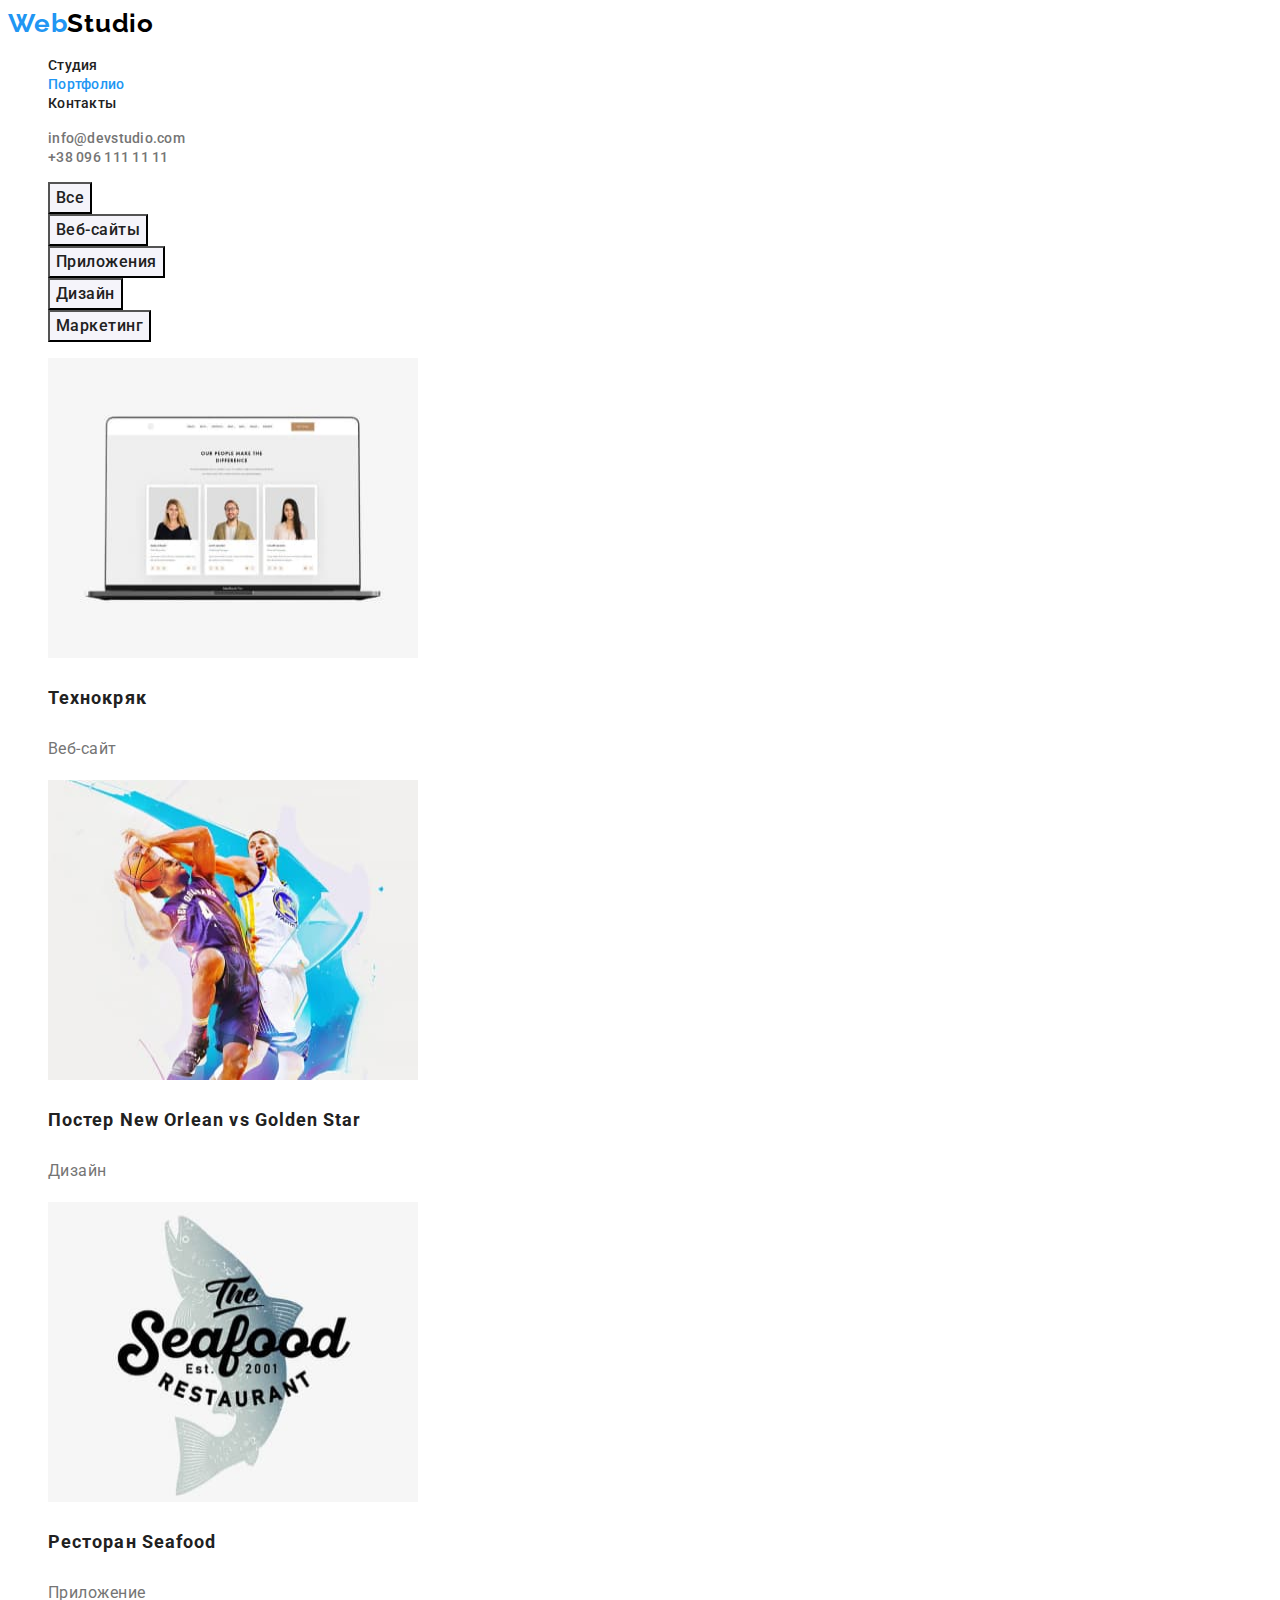
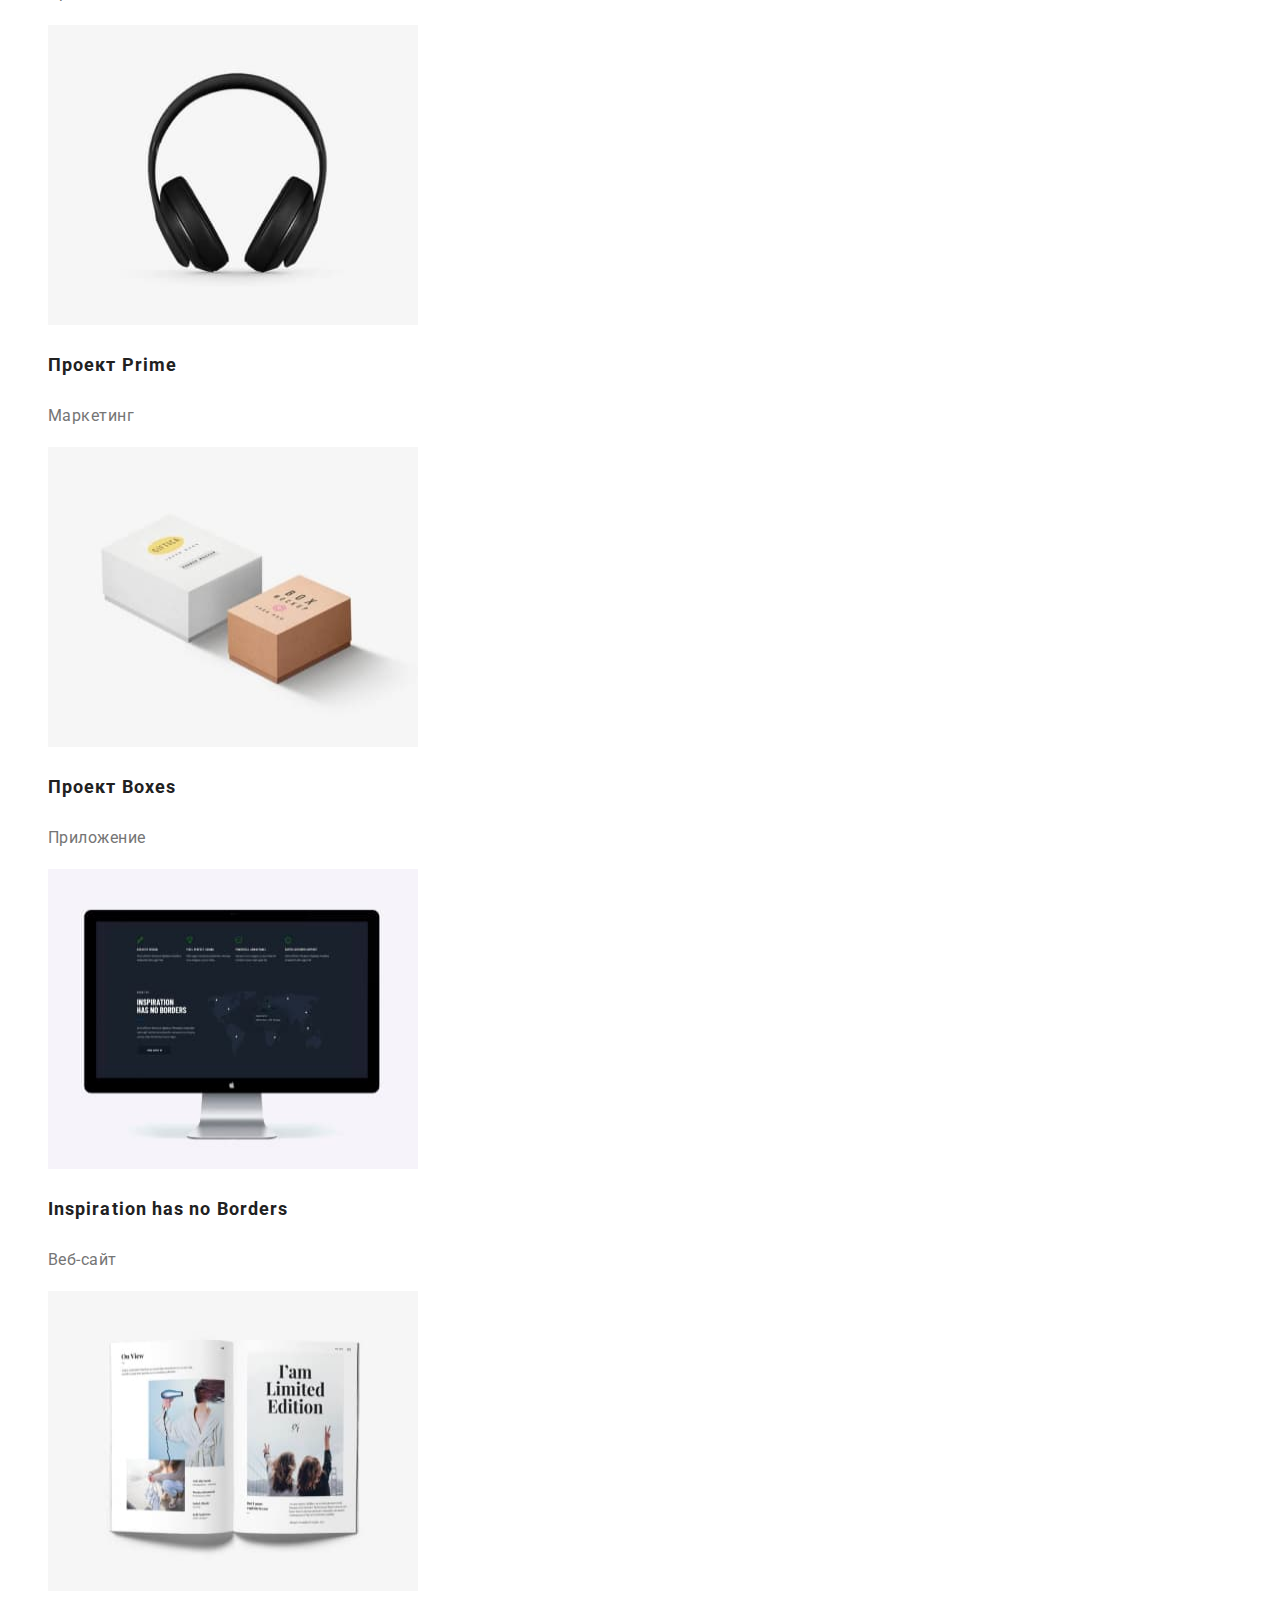
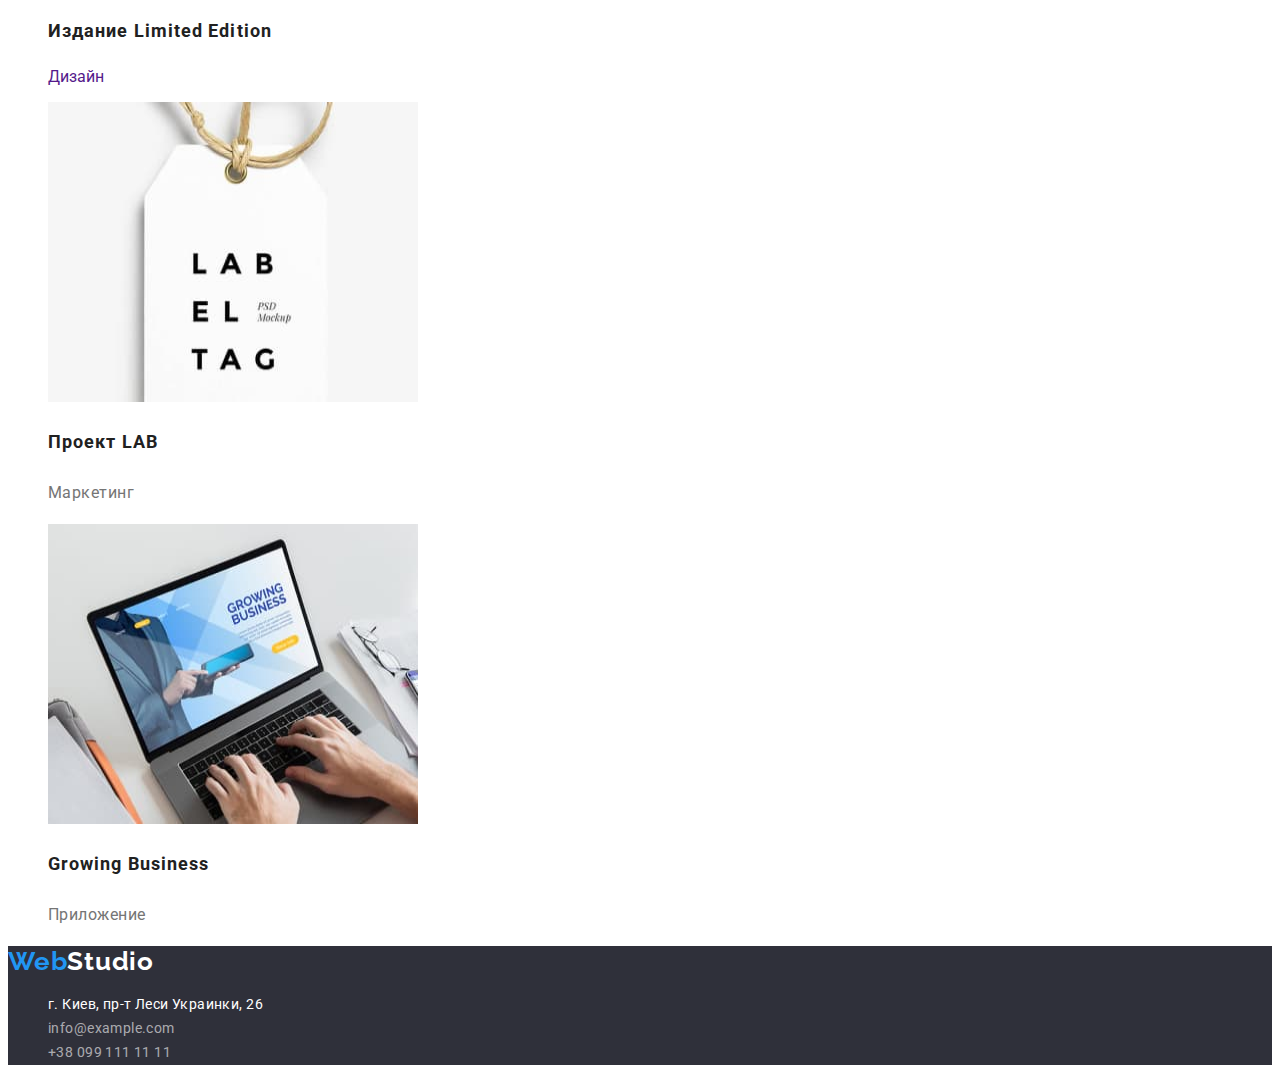
==== portfolio.html @ 535799a3 "новый репозиторий дз 3" ====
<!DOCTYPE html>
<html lang="ru">

<head>
    <meta charset="UTF-8">
    <meta http-equiv="X-UA-Compatible" content="IE=edge">
    <meta name="viewport" content="width=device-width, initial-scale=1.0">
    <title>WebStudio</title>
    <link rel="preconnect" href="https://fonts.gstatic.com">
    <link href="https://fonts.googleapis.com/css2?family=Raleway:wght@700&family=Roboto:wght@400;500;700&display=swap"
        rel="stylesheet">
    <link rel="stylesheet" href="./css/styles.css">

</head>

<body>
    
 <!-- HEADER-->
    <header class="header">
        <a class="logo-link link" href="./index.html"> <span class="logo-accent">Web</span>Studio</a>
        <nav class="navigation">
            <ul class="menu list">
                <li class="menu-item">
                    <a class="menu-item-link link" href="./index.html">Студия</a>
                </li>
                <li class="menu-item">
                    <a class="menu-item-link current link" href="./portfolio.html">Портфолио</a>
                </li>

                <li class="menu-item">
                    <a class="menu-item-link link" href="">Контакты</a>
                </li>
            </ul>
        </nav>
        <ul class="menu list">
            <li class="contakt-item">
                <a class="contakt-link link" href="mailto:info@devstudio.com">info@devstudio.com</a>
            </li>
            <li class="contakt-item">
                <a class="contakt-link link" href="tel:+380961111111">+38 096 111 11 11</a>
            </li>
        </ul>


    </header>

    <main>
        <section>
            <!--BUTTON -->

            <h1 hidden>Страница Портфолио</h1>
            <ul class="list">
                <li  class="portfolio-item">
                    <button class="portfolio-btn" type="button">Все</button>
                </li>

                <li class="portfolio-item">
                    <button class="portfolio-btn" type="button">Веб-сайты</button>
                </li>

                <li class="portfolio-item">
                    <button class="portfolio-btn" type="button">Приложения</button>
                </li>

                <li class="portfolio-item">
                    <button class="portfolio-btn" type="button">Дизайн</button>
                </li>

                <li class="portfolio-item">
                    <button class="portfolio-btn" type="button">Маркетинг</button>
                </li>
            </ul>
            <!-- ВАРИАНТЫ-->
            <h2 hidden>portfolio</h2>
            <ul class="list">
                <li class="site" >
                    <a class="link" href="">
                        <img src="./images/portfolio/web_site.jpg" alt="монитор ноутбука" width="370" height="300">
                        <h3 class="site-title">Технокряк</h3>
                        <p class="description-name">Веб-сайт</p>
                    </a>                  
                     
                </li>

                <li class="site"> 
                    <a class="link" href="">
                        <img src="./images/portfolio/poster.jpg" alt="два баскетболиста играющие в игру" width="370" height="300">
                        <h3 class="site-title" lang="en">Постер New Orlean vs Golden Star</h3>
                        <p class="description-name">Дизайн</p>
                    </a>
                </li>

                <li class="site">
                    <a class="link" href="">
                        <img src="./images/portfolio/restaurant.jpg" alt="постер ресторана морепродуктов" width="370" height="300">
                        <h3 class="site-title" lang="en">Ресторан Seafood</h3>
                        <p class="description-name">Приложение</p>
                    </a>                     

                </li>

                <li class="site"> 
                    <a class="link" href="">
                        <img src="./images/portfolio/prime.jpg" alt="наушники" width="370" height="300">
                        <h3 class="site-title" lang="en">Проект Prime</h3>
                        <p class="description-name">Маркетинг</p>
                    </a>                    

                </li>

                <li class="site">
                    <a class="link" href="">
                        <img src="./images/portfolio/boxes.jpg" alt="две красивые коробки" width="370" height="300">
                        <h3 class="site-title" lang="en">Проект Boxes</h3>
                        <p class="description-name">Приложение</p>
                    </a>                    

                </li>

                <li class="site">
                    <a class="link" href="">
                        <img src="./images/portfolio/borders.jpg" alt="монитор компьютера" width="370" height="300">
                        <h3 class="site-title" lang="en">Inspiration has no Borders</h3>
                        <p class="description-name">Веб-сайт</p>
                    </a>
                   
                </li>

                <li class="site">
                    <a class="link" href="">
                        <img src="./images/portfolio/edition.jpg" alt="раскрытая страница журнала" width="370" height="300">
                        <h3 class="site-title" lang="en">Издание Limited Edition</h3>
                        <p>Дизайн</p>
                    </a>
                                      
                </li>
                
                <li class="site">
                    <a class="link" href="">
                        <img src="./images/portfolio/project_lab.jpg" alt="этикетка" width="370" height="300">
                        <h3 class="site-title" lang="en">Проект LAB</h3>
                        <p class="description-name">Маркетинг</p>
                    </a>
                    
                </li>

                <li class="site">
                    <a class="link" href="">
                        <img src="./images/portfolio/growing_business.jpg" alt="монитор ноутбука" width="370" height="300">
                        <h3 class="site-title" lang="en">Growing Business</h3>
                        <p class="description-name">Приложение</p>
                    </a>
                    
                </li>
            </ul>
        </section>
    </main>
    

    <footer class="footer">
        <!--CONTACT INFORMATION-->
        <a class="footer-logo-link link" href="./index.html"> <span class="logo-accent">Web</span>Studio</a>
        <address class="address">
            <ul class="list">
                <li class="footer-address">
                    <a class="footer-address link" href="https://goo.gl/maps/Tj9icxPrhK7F6WNFA" target="_blank"
                        rel="noopener noreferrer">г. Киев, пр-т Леси Украинки, 26</a>
                </li>
                <li class="footer-mail">
                    <a class="footer-mail link" href="mailto:info@example.com">info@example.com</a>
                </li>
                <li class="footer-tel">
                    <a class="footer-tel link" href="tel:+380991111111">+38 099 111 11 11</a>
                </li>
            </ul>
        </address>
    </footer>


</body>

</html>
---- css/styles.css ----
:root {
  --main-font: "Roboto", sans-serif;
  --secondary-font: "Raleway", sans-serif;
  --accent-color: #2196f3;
  --primary-text-color: #212121;
  --secondary-color: #757575;
  --background-color: #2f303a;
  --white-color: #ffffff;
  --black-color: #000000;
}

.list {
  list-style: none;
}
.link {
  text-decoration: none;
}
body {
  font-family: var(--main-font);
}
/*-------------HEADER------------*/

.logo-link {
  font-family: var(--secondary-font);
  font-weight: 700;
  font-size: 26px;
  line-height: 1.19;
  letter-spacing: 0.03em;
  color: var(--black-color);
}
.logo-accent {
  color: var(--accent-color);
}
.menu-item-link {
  font-weight: 500;
  font-size: 14px;
  line-height: 16px;
  letter-spacing: 0.02em;
  color: var(--primary-text-color);
}

.menu-item-link:hover,
.menu-item-link:focus {
  color: var(--accent-color);
}

.menu-item-link.current {
  color: var(--accent-color);
}
.contakt-link {
  font-style: 400;
  font-weight: 500;
  font-size: 14px;
  line-height: 1.14;
  letter-spacing: 0.02em;
  color: var(--secondary-color);
}

.contakt-link:hover,
.contakt-link:focus {
  color: var(--accent-color);
}

/*------------- END HEADER------------*/

/*------------------HERO-----------------*/
.hero {
  background-color: var(--background-color);
}
.hero-title {
  font-weight: 900;
  font-size: 44px;
  line-height: 1.36;
  text-align: center;
  letter-spacing: 0.06em;
  text-transform: uppercase;
  color: var(--white-color);
}

.modal-btn {
  font-family: var(--main-font);
  font-weight: 700;
  font-size: 16px;
  line-height: 1.88;
  letter-spacing: 0.06em;
  cursor: pointer;
  color: var(--white-color);
  background-color: var(--accent-color);
}
/*------------------ END HERO -----------------*/
/*------- WORK --------*/

.work-section-title {
  font-weight: 700;
  font-size: 14px;
  line-height: 1.14;
  letter-spacing: 0.03em;
  text-transform: uppercase;
  color: var(--primary-text-color);
}
.description {
  font-weight: 400;
  font-size: 14px;
  line-height: 1.71;
  letter-spacing: 0.03em;
  color: var(--secondary-color);
}

/*-----------END WORK-----------*/

/*-------------TEAM--------------*/
.team {
  background-color: #f5f4fa;
}

.section-title {
  font-weight: 700;
  font-size: 36px;
  line-height: 1.17;
  text-align: center;
  letter-spacing: 0.03em;
  color: var(--primary-text-color);
}
.our-team-name {
  font-weight: 500;
  font-size: 16px;
  line-height: 1.19;
  text-align: center;
  letter-spacing: 0.03em;
  color: var(--primary-text-color);
}
.profession {
  font-weight: 400;
  font-size: 16px;
  line-height: 1.19;
  text-align: center;
  letter-spacing: 0.03em;
  color: var(--secondary-color);
}
/*------------END TEAM---------*/

/*--------------FOOTER----------*/
.footer {
  background-color: var(--background-color);
}
.address {
  font-style: inherit;
}
.footer-logo-link {
  font-family: var(--secondary-font);
  font-weight: 700;
  font-size: 26px;
  line-height: 1.19;
  letter-spacing: 0.03em;
  color: var(--white-color);
}
.footer-address {
  font-weight: 400;
  font-size: 14px;
  line-height: 1.71;
  letter-spacing: 0.03em;
  color: var(--white-color);
}
.footer-mail,
.footer-tel {
  font-style: 400;
  font-weight: 400;
  font-size: 14px;
  line-height: 1.71;
  letter-spacing: 0.03em;
  color: rgba(255, 255, 255, 0.6);
}

/*--------------END FOOTER---------*/

/*--------------- PORTFOLIO-BUTTON------------*/

.portfolio-btn {
  font-family: var(--main-font);
  font-weight: 500;
  font-size: 16px;
  line-height: 1.63;
  text-align: center;
  letter-spacing: 0.03em;
  color: var(--primary-text-color);
  background-color: #f5f4fa;
}
/*------------- END PORTFOLIO-BUTTON------------*/

/*--------------description-------------*/
.site-title {
  font-weight: 700;
  font-size: 18px;
  line-height: 2;
  letter-spacing: 0.06em;
  color: var(--primary-text-color);
}
.description-name {
  font-weight: 400;
  font-size: 16px;
  line-height: 1.88;
  letter-spacing: 0.03em;
  color: var(--secondary-color);
}
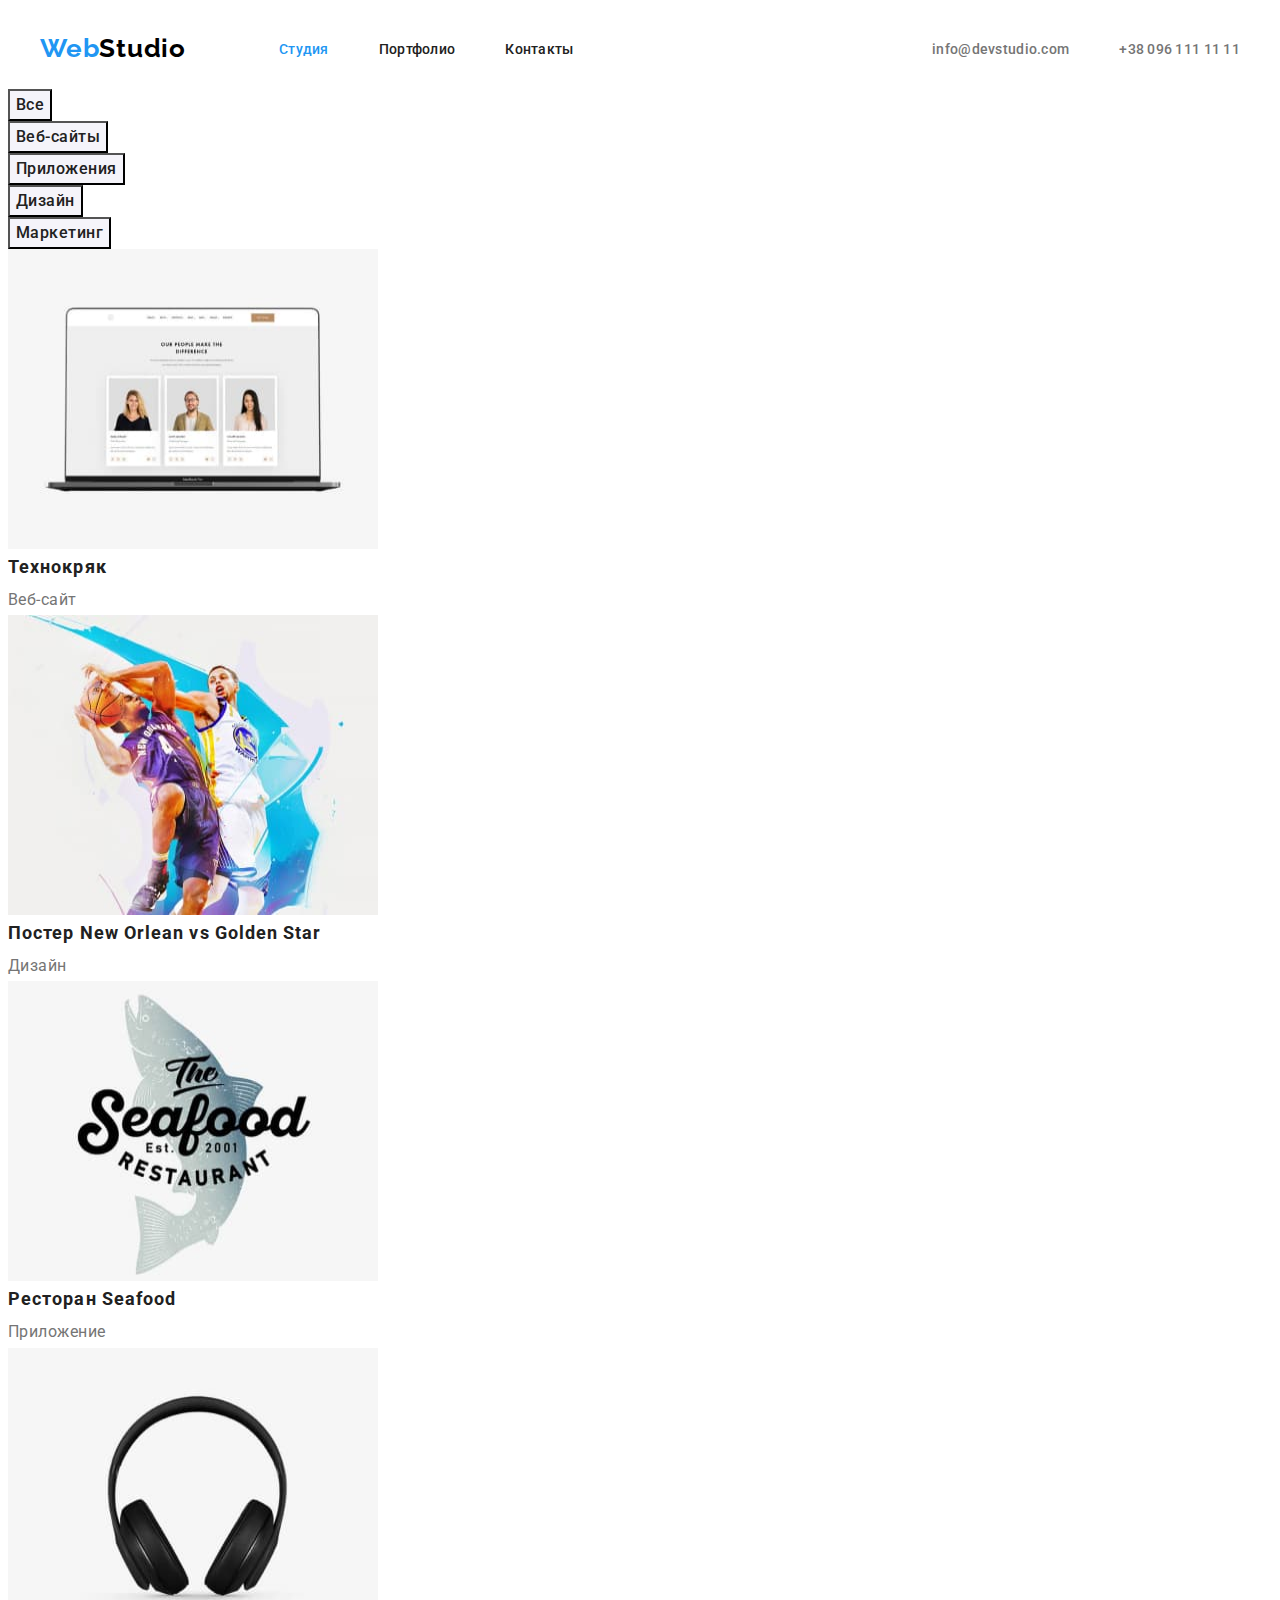
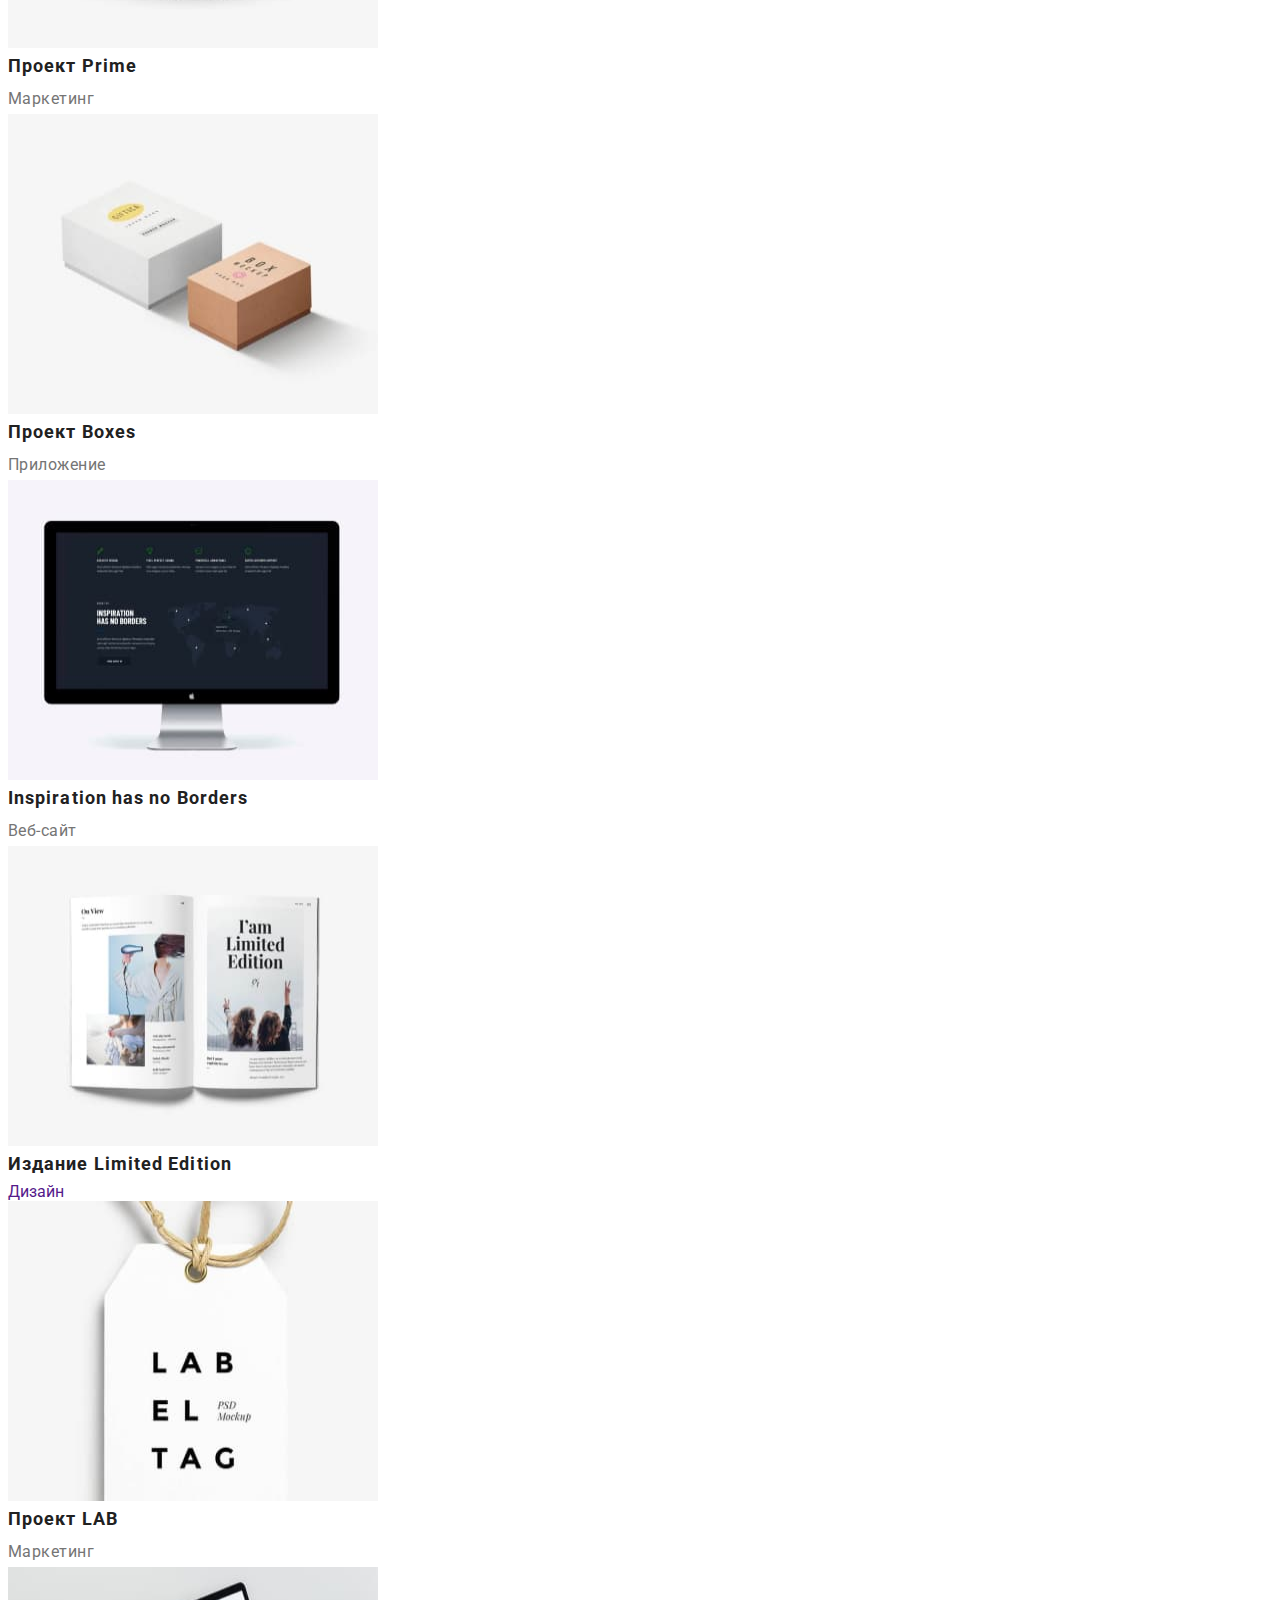
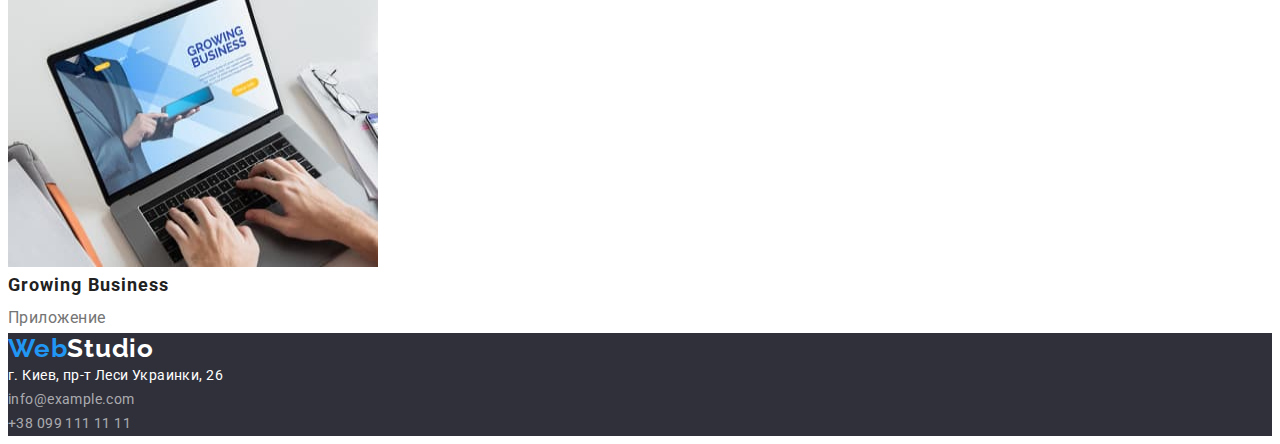
==== commit 87cf1c4a: "выполнена our team" ====
--- a/portfolio.html
+++ b/portfolio.html
@@ -17,31 +17,35 @@
     
  <!-- HEADER-->
     <header class="header">
+    <div class="container header-container">
         <a class="logo-link link" href="./index.html"> <span class="logo-accent">Web</span>Studio</a>
         <nav class="navigation">
             <ul class="menu list">
+    
                 <li class="menu-item">
-                    <a class="menu-item-link link" href="./index.html">Студия</a>
+                    <a class="menu-item-link current link" href="./index.html">Студия</a>
                 </li>
+    
                 <li class="menu-item">
-                    <a class="menu-item-link current link" href="./portfolio.html">Портфолио</a>
+                    <a class="menu-item-link link" href="./portfolio.html">Портфолио</a>
                 </li>
-
+    
                 <li class="menu-item">
                     <a class="menu-item-link link" href="">Контакты</a>
                 </li>
             </ul>
         </nav>
-        <ul class="menu list">
+    
+        <ul class="menu-contakt list">
             <li class="contakt-item">
                 <a class="contakt-link link" href="mailto:info@devstudio.com">info@devstudio.com</a>
             </li>
+    
             <li class="contakt-item">
-                <a class="contakt-link link" href="tel:+380961111111">+38 096 111 11 11</a>
+                <a class="tel-link link" href="tel:+380961111111">+38 096 111 11 11</a>
             </li>
         </ul>
-
-
+    </div>
     </header>
 
     <main>
--- a/css/styles.css
+++ b/css/styles.css
@@ -9,6 +9,26 @@
   --black-color: #000000;
 }
 
+h1,
+h2,
+h3,
+h4,
+h5,
+h6,
+p {
+  margin-top: 0;
+  margin-bottom: 0;
+}
+
+ul,
+ol {
+  margin-top: 0;
+  margin-bottom: 0;
+  padding-left: 0;
+}
+img {
+  display: block;
+}
 .list {
   list-style: none;
 }
@@ -18,9 +38,43 @@
 body {
   font-family: var(--main-font);
 }
+
+.container {
+  width: 1200px;
+  margin: 0 auto;
+  padding-left: 15px;
+  padding-right: 15px;
+}
+.section {
+  padding-top: 94px;
+  padding-bottom: 94px;
+}
+/*-------------COMPONENT------------*/
+
 /*-------------HEADER------------*/
+.header {
+  padding-top: 25px;
+  padding-bottom: 25px;
+}
+.header-container {
+  display: flex;
+  align-items: center;
+}
+
+.menu {
+  display: flex;
+}
+
+.menu-item:not(:last-child) {
+  margin-right: 50px;
+}
+.menu-contakt {
+  display: flex;
+  margin-left: auto;
+}
 
 .logo-link {
+  margin-right: 93px;
   font-family: var(--secondary-font);
   font-weight: 700;
   font-size: 26px;
@@ -54,10 +108,21 @@
   line-height: 1.14;
   letter-spacing: 0.02em;
   color: var(--secondary-color);
+  margin-right: 50px;
+}
+.tel-link {
+  font-style: 400;
+  font-weight: 500;
+  font-size: 14px;
+  line-height: 1.14;
+  letter-spacing: 0.02em;
+  color: var(--secondary-color);
 }
 
 .contakt-link:hover,
-.contakt-link:focus {
+.contakt-link:focus,
+.tel-link:hover,
+.tel-link:focus {
   color: var(--accent-color);
 }
 
@@ -78,6 +143,9 @@
 }
 
 .modal-btn {
+  height: 50px;
+  border-radius: 4px;
+  padding: 10px 32px;
   font-family: var(--main-font);
   font-weight: 700;
   font-size: 16px;
@@ -112,7 +180,20 @@
 .team {
   background-color: #f5f4fa;
 }
-
+.title {
+  margin-bottom: 50px;
+}
+.team-list {
+  display: flex;
+  flex-wrap: wrap;
+  margin-left: -30px;
+  margin-top: -30px;
+}
+.team-list-item {
+  flex-basis: calc(100% -120px / 4);
+  margin-left: 30px;
+  margin-top: 30px;
+}
 .section-title {
   font-weight: 700;
   font-size: 36px;
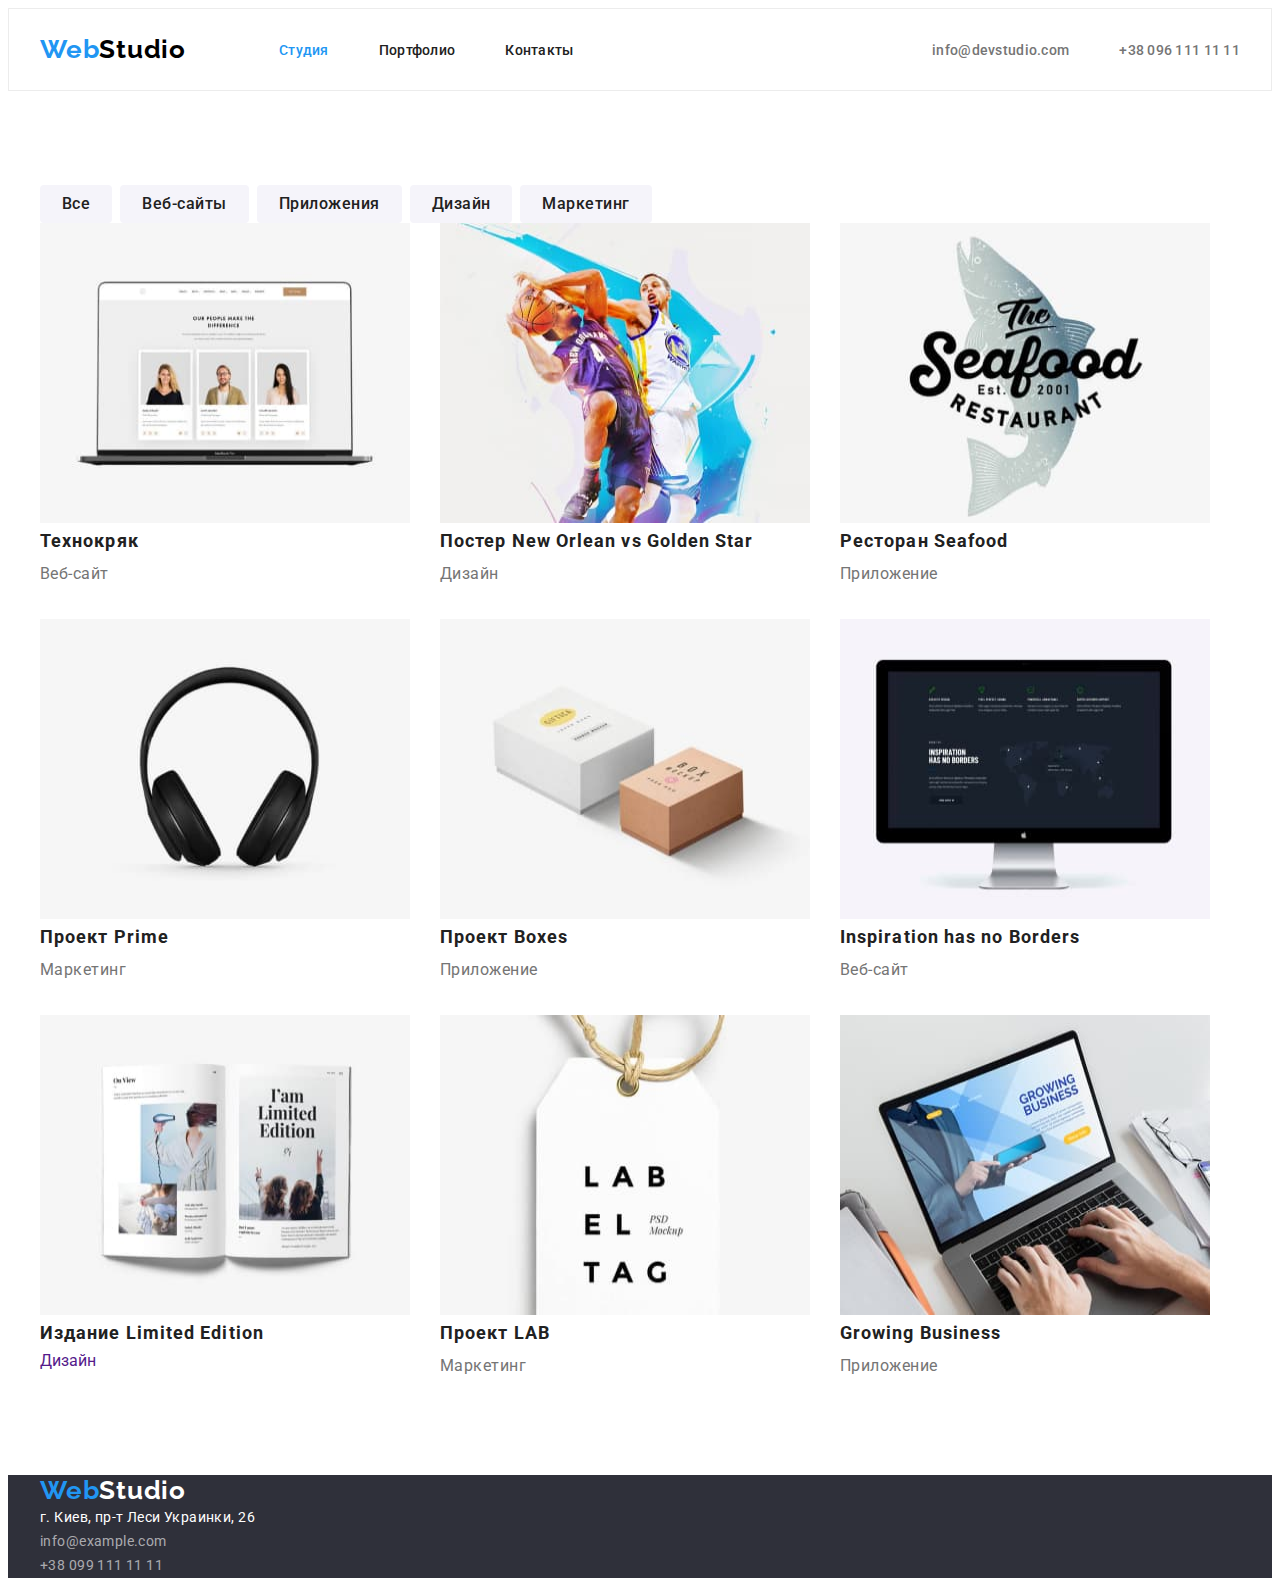
==== commit a63f32b6: "работа с секциями" ====
--- a/portfolio.html
+++ b/portfolio.html
@@ -49,135 +49,142 @@
     </header>
 
     <main>
-        <section>
+        <section class="section">
             <!--BUTTON -->
+            <div class="container">
+                <h1 hidden>Страница Портфолио</h1>
+                <ul class="list portfolio-list">
+                    <li class="portfolio-item">
+                        <button class="portfolio-btn" type="button">Все</button>
+                    </li>
+                
+                    <li class="portfolio-item">
+                        <button class="portfolio-btn" type="button">Веб-сайты</button>
+                    </li>
+                
+                    <li class="portfolio-item">
+                        <button class="portfolio-btn" type="button">Приложения</button>
+                    </li>
+                
+                    <li class="portfolio-item">
+                        <button class="portfolio-btn" type="button">Дизайн</button>
+                    </li>
+                
+                    <li class="portfolio-item">
+                        <button class="portfolio-btn" type="button">Маркетинг</button>
+                    </li>
+                </ul>
+            
 
-            <h1 hidden>Страница Портфолио</h1>
-            <ul class="list">
-                <li  class="portfolio-item">
-                    <button class="portfolio-btn" type="button">Все</button>
-                </li>
+            
+                <!-- ВАРИАНТЫ-->
+                <h2 hidden>portfolio</h2>
+                <ul class="list card-site">
+                    <li class="site-item" >
+                        <a class="link" href="">
+                            <img src="./images/portfolio/web_site.jpg" alt="монитор ноутбука" width="370" height="300">
+                            <h3 class="site-title">Технокряк</h3>
+                            <p class="description-name">Веб-сайт</p>
+                        </a>                  
+                        
+                    </li>
 
-                <li class="portfolio-item">
-                    <button class="portfolio-btn" type="button">Веб-сайты</button>
-                </li>
+                    <li class="site-item"> 
+                        <a class="link" href="">
+                            <img src="./images/portfolio/poster.jpg" alt="два баскетболиста играющие в игру" width="370" height="300">
+                            <h3 class="site-title" lang="en">Постер New Orlean vs Golden Star</h3>
+                            <p class="description-name">Дизайн</p>
+                        </a>
+                    </li>
 
-                <li class="portfolio-item">
-                    <button class="portfolio-btn" type="button">Приложения</button>
-                </li>
+                    <li class="site-item">
+                        <a class="link" href="">
+                            <img src="./images/portfolio/restaurant.jpg" alt="постер ресторана морепродуктов" width="370" height="300">
+                            <h3 class="site-title" lang="en">Ресторан Seafood</h3>
+                            <p class="description-name">Приложение</p>
+                        </a>                     
 
-                <li class="portfolio-item">
-                    <button class="portfolio-btn" type="button">Дизайн</button>
-                </li>
+                    </li>
 
-                <li class="portfolio-item">
-                    <button class="portfolio-btn" type="button">Маркетинг</button>
-                </li>
-            </ul>
-            <!-- ВАРИАНТЫ-->
-            <h2 hidden>portfolio</h2>
-            <ul class="list">
-                <li class="site" >
-                    <a class="link" href="">
-                        <img src="./images/portfolio/web_site.jpg" alt="монитор ноутбука" width="370" height="300">
-                        <h3 class="site-title">Технокряк</h3>
-                        <p class="description-name">Веб-сайт</p>
-                    </a>                  
-                     
-                </li>
+                    <li class="site-item"> 
+                        <a class="link" href="">
+                            <img src="./images/portfolio/prime.jpg" alt="наушники" width="370" height="300">
+                            <h3 class="site-title" lang="en">Проект Prime</h3>
+                            <p class="description-name">Маркетинг</p>
+                        </a>                    
 
-                <li class="site"> 
-                    <a class="link" href="">
-                        <img src="./images/portfolio/poster.jpg" alt="два баскетболиста играющие в игру" width="370" height="300">
-                        <h3 class="site-title" lang="en">Постер New Orlean vs Golden Star</h3>
-                        <p class="description-name">Дизайн</p>
-                    </a>
-                </li>
+                    </li>
 
-                <li class="site">
-                    <a class="link" href="">
-                        <img src="./images/portfolio/restaurant.jpg" alt="постер ресторана морепродуктов" width="370" height="300">
-                        <h3 class="site-title" lang="en">Ресторан Seafood</h3>
-                        <p class="description-name">Приложение</p>
-                    </a>                     
+                    <li class="site-item">
+                        <a class="link" href="">
+                            <img src="./images/portfolio/boxes.jpg" alt="две красивые коробки" width="370" height="300">
+                            <h3 class="site-title" lang="en">Проект Boxes</h3>
+                            <p class="description-name">Приложение</p>
+                        </a>                    
 
-                </li>
+                    </li>
 
-                <li class="site"> 
-                    <a class="link" href="">
-                        <img src="./images/portfolio/prime.jpg" alt="наушники" width="370" height="300">
-                        <h3 class="site-title" lang="en">Проект Prime</h3>
-                        <p class="description-name">Маркетинг</p>
-                    </a>                    
+                    <li class="site-item">
+                        <a class="link" href="">
+                            <img src="./images/portfolio/borders.jpg" alt="монитор компьютера" width="370" height="300">
+                            <h3 class="site-title" lang="en">Inspiration has no Borders</h3>
+                            <p class="description-name">Веб-сайт</p>
+                        </a>
+                    
+                    </li>
 
-                </li>
+                    <li class="site-item">
+                        <a class="link" href="">
+                            <img src="./images/portfolio/edition.jpg" alt="раскрытая страница журнала" width="370" height="300">
+                            <h3 class="site-title" lang="en">Издание Limited Edition</h3>
+                            <p>Дизайн</p>
+                        </a>
+                                        
+                    </li>
+                    
+                    <li class="site-item">
+                        <a class="link" href="">
+                            <img src="./images/portfolio/project_lab.jpg" alt="этикетка" width="370" height="300">
+                            <h3 class="site-title" lang="en">Проект LAB</h3>
+                            <p class="description-name">Маркетинг</p>
+                        </a>
+                        
+                    </li>
 
-                <li class="site">
-                    <a class="link" href="">
-                        <img src="./images/portfolio/boxes.jpg" alt="две красивые коробки" width="370" height="300">
-                        <h3 class="site-title" lang="en">Проект Boxes</h3>
-                        <p class="description-name">Приложение</p>
-                    </a>                    
-
-                </li>
-
-                <li class="site">
-                    <a class="link" href="">
-                        <img src="./images/portfolio/borders.jpg" alt="монитор компьютера" width="370" height="300">
-                        <h3 class="site-title" lang="en">Inspiration has no Borders</h3>
-                        <p class="description-name">Веб-сайт</p>
-                    </a>
-                   
-                </li>
-
-                <li class="site">
-                    <a class="link" href="">
-                        <img src="./images/portfolio/edition.jpg" alt="раскрытая страница журнала" width="370" height="300">
-                        <h3 class="site-title" lang="en">Издание Limited Edition</h3>
-                        <p>Дизайн</p>
-                    </a>
-                                      
-                </li>
-                
-                <li class="site">
-                    <a class="link" href="">
-                        <img src="./images/portfolio/project_lab.jpg" alt="этикетка" width="370" height="300">
-                        <h3 class="site-title" lang="en">Проект LAB</h3>
-                        <p class="description-name">Маркетинг</p>
-                    </a>
-                    
-                </li>
-
-                <li class="site">
-                    <a class="link" href="">
-                        <img src="./images/portfolio/growing_business.jpg" alt="монитор ноутбука" width="370" height="300">
-                        <h3 class="site-title" lang="en">Growing Business</h3>
-                        <p class="description-name">Приложение</p>
-                    </a>
-                    
-                </li>
-            </ul>
+                    <li class="site-item">
+                        <a class="link" href="">
+                            <img src="./images/portfolio/growing_business.jpg" alt="монитор ноутбука" width="370" height="300">
+                            <h3 class="site-title" lang="en">Growing Business</h3>
+                            <p class="description-name">Приложение</p>
+                        </a>
+                        
+                    </li>
+                </ul>
+            </div>    
         </section>
     </main>
     
 
     <footer class="footer">
         <!--CONTACT INFORMATION-->
-        <a class="footer-logo-link link" href="./index.html"> <span class="logo-accent">Web</span>Studio</a>
-        <address class="address">
-            <ul class="list">
-                <li class="footer-address">
-                    <a class="footer-address link" href="https://goo.gl/maps/Tj9icxPrhK7F6WNFA" target="_blank"
-                        rel="noopener noreferrer">г. Киев, пр-т Леси Украинки, 26</a>
-                </li>
-                <li class="footer-mail">
-                    <a class="footer-mail link" href="mailto:info@example.com">info@example.com</a>
-                </li>
-                <li class="footer-tel">
-                    <a class="footer-tel link" href="tel:+380991111111">+38 099 111 11 11</a>
-                </li>
-            </ul>
-        </address>
+        <div class="container">
+            <a class="footer-logo-link link" href="./index.html"> <span class="logo-accent">Web</span>Studio</a>
+            <address class="address">
+                <ul class="list">
+                    <li class="footer-address">
+                        <a class="footer-address link" href="https://goo.gl/maps/Tj9icxPrhK7F6WNFA" target="_blank"
+                            rel="noopener noreferrer">г. Киев, пр-т Леси Украинки, 26</a>
+                    </li>
+                    <li class="footer-mail">
+                        <a class="footer-mail link" href="mailto:info@example.com">info@example.com</a>
+                    </li>
+                    <li class="footer-tel">
+                        <a class="footer-tel link" href="tel:+380991111111">+38 099 111 11 11</a>
+                    </li>
+                </ul>
+            </address>
+        </div>
+        
     </footer>
 
 
--- a/css/styles.css
+++ b/css/styles.css
@@ -7,6 +7,7 @@
   --background-color: #2f303a;
   --white-color: #ffffff;
   --black-color: #000000;
+  --card-set-gap: (100%/);
 }
 
 h1,
@@ -50,19 +51,23 @@
   padding-bottom: 94px;
 }
 /*-------------COMPONENT------------*/
-
+.title {
+  margin-bottom: 50px;
+}
+
+.secondary-title {
+  margin-bottom: 10px;
+}
 /*-------------HEADER------------*/
 .header {
   padding-top: 25px;
   padding-bottom: 25px;
-}
-.header-container {
+  border: 1px solid #ececec;
+}
+.header-container,
+.menu {
   display: flex;
   align-items: center;
-}
-
-.menu {
-  display: flex;
 }
 
 .menu-item:not(:last-child) {
@@ -157,7 +162,16 @@
 }
 /*------------------ END HERO -----------------*/
 /*------- WORK --------*/
-
+.work-list {
+  display: flex;
+  margin-left: -30px;
+  margin-top: -30px;
+}
+.work-section-item {
+  flex-basis: calc(100% -120px / 4);
+  margin-left: 30px;
+  margin-top: 30px;
+}
 .work-section-title {
   font-weight: 700;
   font-size: 14px;
@@ -176,13 +190,25 @@
 
 /*-----------END WORK-----------*/
 
+/*-----------ABOUT--------------*/
+.about-list {
+  display: flex;
+  flex-wrap: wrap;
+  margin-left: -30px;
+  margin-top: -30px;
+}
+
+.about-list-item {
+  flex-basis: calc(100% -90px / 3);
+  margin-left: 30px;
+  margin-top: 30px;
+}
+/*----------- END ABOUT--------------*/
 /*-------------TEAM--------------*/
 .team {
   background-color: #f5f4fa;
 }
-.title {
-  margin-bottom: 50px;
-}
+
 .team-list {
   display: flex;
   flex-wrap: wrap;
@@ -255,8 +281,17 @@
 /*--------------END FOOTER---------*/
 
 /*--------------- PORTFOLIO-BUTTON------------*/
+.portfolio-list {
+  display: flex;
+}
+.portfolio-item:not(:last-child) {
+  margin-right: 8px;
+}
 
 .portfolio-btn {
+  border-radius: 4px;
+  border: none;
+  padding: 6px 22px;
   font-family: var(--main-font);
   font-weight: 500;
   font-size: 16px;
@@ -269,6 +304,17 @@
 /*------------- END PORTFOLIO-BUTTON------------*/
 
 /*--------------description-------------*/
+.card-site {
+  display: flex;
+  flex-wrap: wrap;
+  margin-left: -30px;
+  margin-top: -30px;
+}
+.site-item {
+  flex-basis: calc(100% -90px / 3);
+  margin-left: 30px;
+  margin-top: 30px;
+}
 .site-title {
   font-weight: 700;
   font-size: 18px;
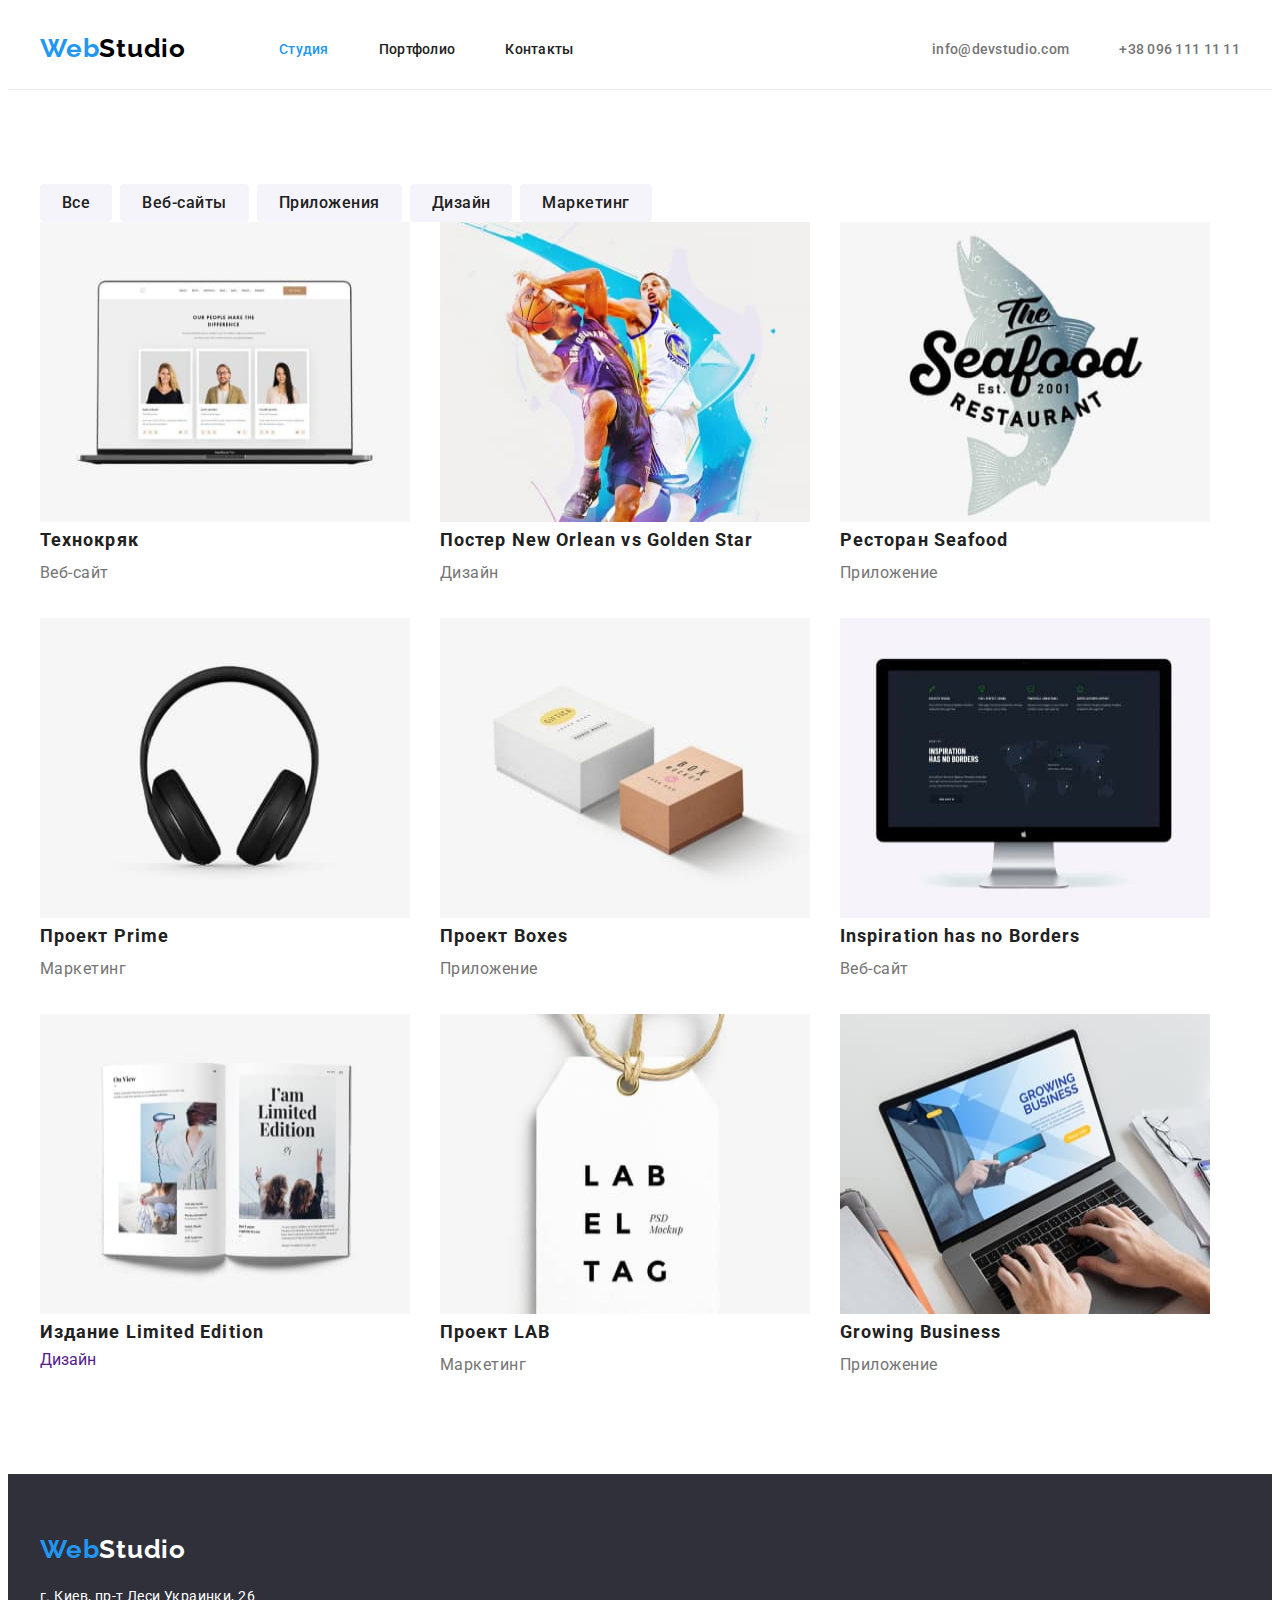
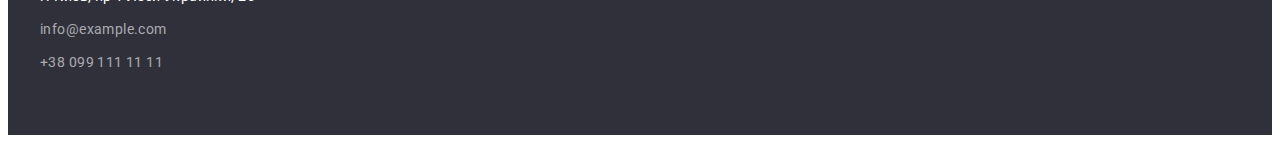
==== commit 44d41875: "стилизация главной страницы" ====
--- a/portfolio.html
+++ b/portfolio.html
@@ -83,8 +83,10 @@
                     <li class="site-item" >
                         <a class="link" href="">
                             <img src="./images/portfolio/web_site.jpg" alt="монитор ноутбука" width="370" height="300">
-                            <h3 class="site-title">Технокряк</h3>
-                            <p class="description-name">Веб-сайт</p>
+                            <div>
+                                <h3 class="site-title">Технокряк</h3>
+                                <p class="description-name">Веб-сайт</p>
+                            </div>
                         </a>                  
                         
                     </li>
@@ -92,16 +94,20 @@
                     <li class="site-item"> 
                         <a class="link" href="">
                             <img src="./images/portfolio/poster.jpg" alt="два баскетболиста играющие в игру" width="370" height="300">
-                            <h3 class="site-title" lang="en">Постер New Orlean vs Golden Star</h3>
-                            <p class="description-name">Дизайн</p>
+                            <div>
+                                <h3 class="site-title" lang="en">Постер New Orlean vs Golden Star</h3>
+                                <p class="description-name">Дизайн</p>
+                            </div>
                         </a>
                     </li>
 
                     <li class="site-item">
                         <a class="link" href="">
                             <img src="./images/portfolio/restaurant.jpg" alt="постер ресторана морепродуктов" width="370" height="300">
-                            <h3 class="site-title" lang="en">Ресторан Seafood</h3>
-                            <p class="description-name">Приложение</p>
+                           <div>
+                                <h3 class="site-title" lang="en">Ресторан Seafood</h3>
+                                <p class="description-name">Приложение</p>
+                           </div>
                         </a>                     
 
                     </li>
@@ -109,8 +115,10 @@
                     <li class="site-item"> 
                         <a class="link" href="">
                             <img src="./images/portfolio/prime.jpg" alt="наушники" width="370" height="300">
-                            <h3 class="site-title" lang="en">Проект Prime</h3>
-                            <p class="description-name">Маркетинг</p>
+                            <div>
+                                <h3 class="site-title" lang="en">Проект Prime</h3>
+                                <p class="description-name">Маркетинг</p>
+                            </div>
                         </a>                    
 
                     </li>
@@ -118,8 +126,10 @@
                     <li class="site-item">
                         <a class="link" href="">
                             <img src="./images/portfolio/boxes.jpg" alt="две красивые коробки" width="370" height="300">
-                            <h3 class="site-title" lang="en">Проект Boxes</h3>
-                            <p class="description-name">Приложение</p>
+                            <div>
+                                <h3 class="site-title" lang="en">Проект Boxes</h3>
+                                <p class="description-name">Приложение</p>
+                            </div>
                         </a>                    
 
                     </li>
@@ -127,8 +137,10 @@
                     <li class="site-item">
                         <a class="link" href="">
                             <img src="./images/portfolio/borders.jpg" alt="монитор компьютера" width="370" height="300">
-                            <h3 class="site-title" lang="en">Inspiration has no Borders</h3>
-                            <p class="description-name">Веб-сайт</p>
+                           <div>
+                                <h3 class="site-title" lang="en">Inspiration has no Borders</h3>
+                                <p class="description-name">Веб-сайт</p>
+                           </div>
                         </a>
                     
                     </li>
@@ -136,8 +148,10 @@
                     <li class="site-item">
                         <a class="link" href="">
                             <img src="./images/portfolio/edition.jpg" alt="раскрытая страница журнала" width="370" height="300">
-                            <h3 class="site-title" lang="en">Издание Limited Edition</h3>
-                            <p>Дизайн</p>
+                            <div>
+                                <h3 class="site-title" lang="en">Издание Limited Edition</h3>
+                                <p>Дизайн</p>
+                            </div>
                         </a>
                                         
                     </li>
@@ -145,8 +159,10 @@
                     <li class="site-item">
                         <a class="link" href="">
                             <img src="./images/portfolio/project_lab.jpg" alt="этикетка" width="370" height="300">
-                            <h3 class="site-title" lang="en">Проект LAB</h3>
-                            <p class="description-name">Маркетинг</p>
+                            <div>
+                                <h3 class="site-title" lang="en">Проект LAB</h3>
+                                <p class="description-name">Маркетинг</p>
+                            </div>
                         </a>
                         
                     </li>
@@ -154,8 +170,10 @@
                     <li class="site-item">
                         <a class="link" href="">
                             <img src="./images/portfolio/growing_business.jpg" alt="монитор ноутбука" width="370" height="300">
-                            <h3 class="site-title" lang="en">Growing Business</h3>
-                            <p class="description-name">Приложение</p>
+                            <div>
+                                <h3 class="site-title" lang="en">Growing Business</h3>
+                                <p class="description-name">Приложение</p>
+                            </div>
                         </a>
                         
                     </li>
@@ -171,14 +189,14 @@
             <a class="footer-logo-link link" href="./index.html"> <span class="logo-accent">Web</span>Studio</a>
             <address class="address">
                 <ul class="list">
-                    <li class="footer-address">
+                    <li class="footer-item">
                         <a class="footer-address link" href="https://goo.gl/maps/Tj9icxPrhK7F6WNFA" target="_blank"
                             rel="noopener noreferrer">г. Киев, пр-т Леси Украинки, 26</a>
                     </li>
-                    <li class="footer-mail">
+                    <li class="footer-item">
                         <a class="footer-mail link" href="mailto:info@example.com">info@example.com</a>
                     </li>
-                    <li class="footer-tel">
+                    <li class="footer-item">
                         <a class="footer-tel link" href="tel:+380991111111">+38 099 111 11 11</a>
                     </li>
                 </ul>
--- a/css/styles.css
+++ b/css/styles.css
@@ -62,7 +62,7 @@
 .header {
   padding-top: 25px;
   padding-bottom: 25px;
-  border: 1px solid #ececec;
+  border-bottom: 1px solid #ececec;
 }
 .header-container,
 .menu {
@@ -93,7 +93,7 @@
 .menu-item-link {
   font-weight: 500;
   font-size: 14px;
-  line-height: 16px;
+  line-height: 1.14;
   letter-spacing: 0.02em;
   color: var(--primary-text-color);
 }
@@ -136,6 +136,10 @@
 /*------------------HERO-----------------*/
 .hero {
   background-color: var(--background-color);
+  max-width: 1600px;
+  padding-top: 200px;
+  padding-bottom: 200px;
+  text-align: center;
 }
 .hero-title {
   font-weight: 900;
@@ -145,6 +149,9 @@
   letter-spacing: 0.06em;
   text-transform: uppercase;
   color: var(--white-color);
+  width: 700px;
+  margin: 0 auto;
+  margin-bottom: 30px;
 }
 
 .modal-btn {
@@ -162,6 +169,9 @@
 }
 /*------------------ END HERO -----------------*/
 /*------- WORK --------*/
+.work-section {
+  padding-top: 94px;
+}
 .work-list {
   display: flex;
   margin-left: -30px;
@@ -235,6 +245,7 @@
   text-align: center;
   letter-spacing: 0.03em;
   color: var(--primary-text-color);
+  margin-bottom: 10px;
 }
 .profession {
   font-weight: 400;
@@ -244,15 +255,25 @@
   letter-spacing: 0.03em;
   color: var(--secondary-color);
 }
+.team-box {
+  padding: 30px 32px;
+}
+
 /*------------END TEAM---------*/
 
 /*--------------FOOTER----------*/
 .footer {
   background-color: var(--background-color);
-}
+  padding-top: 60px;
+  padding-bottom: 60px;
+}
+
 .address {
   font-style: inherit;
 }
+.footer-item:not(:last-child) {
+  margin-bottom: 9px;
+}
 .footer-logo-link {
   font-family: var(--secondary-font);
   font-weight: 700;
@@ -260,6 +281,8 @@
   line-height: 1.19;
   letter-spacing: 0.03em;
   color: var(--white-color);
+  margin-bottom: 20px;
+  display: block;
 }
 .footer-address {
   font-weight: 400;
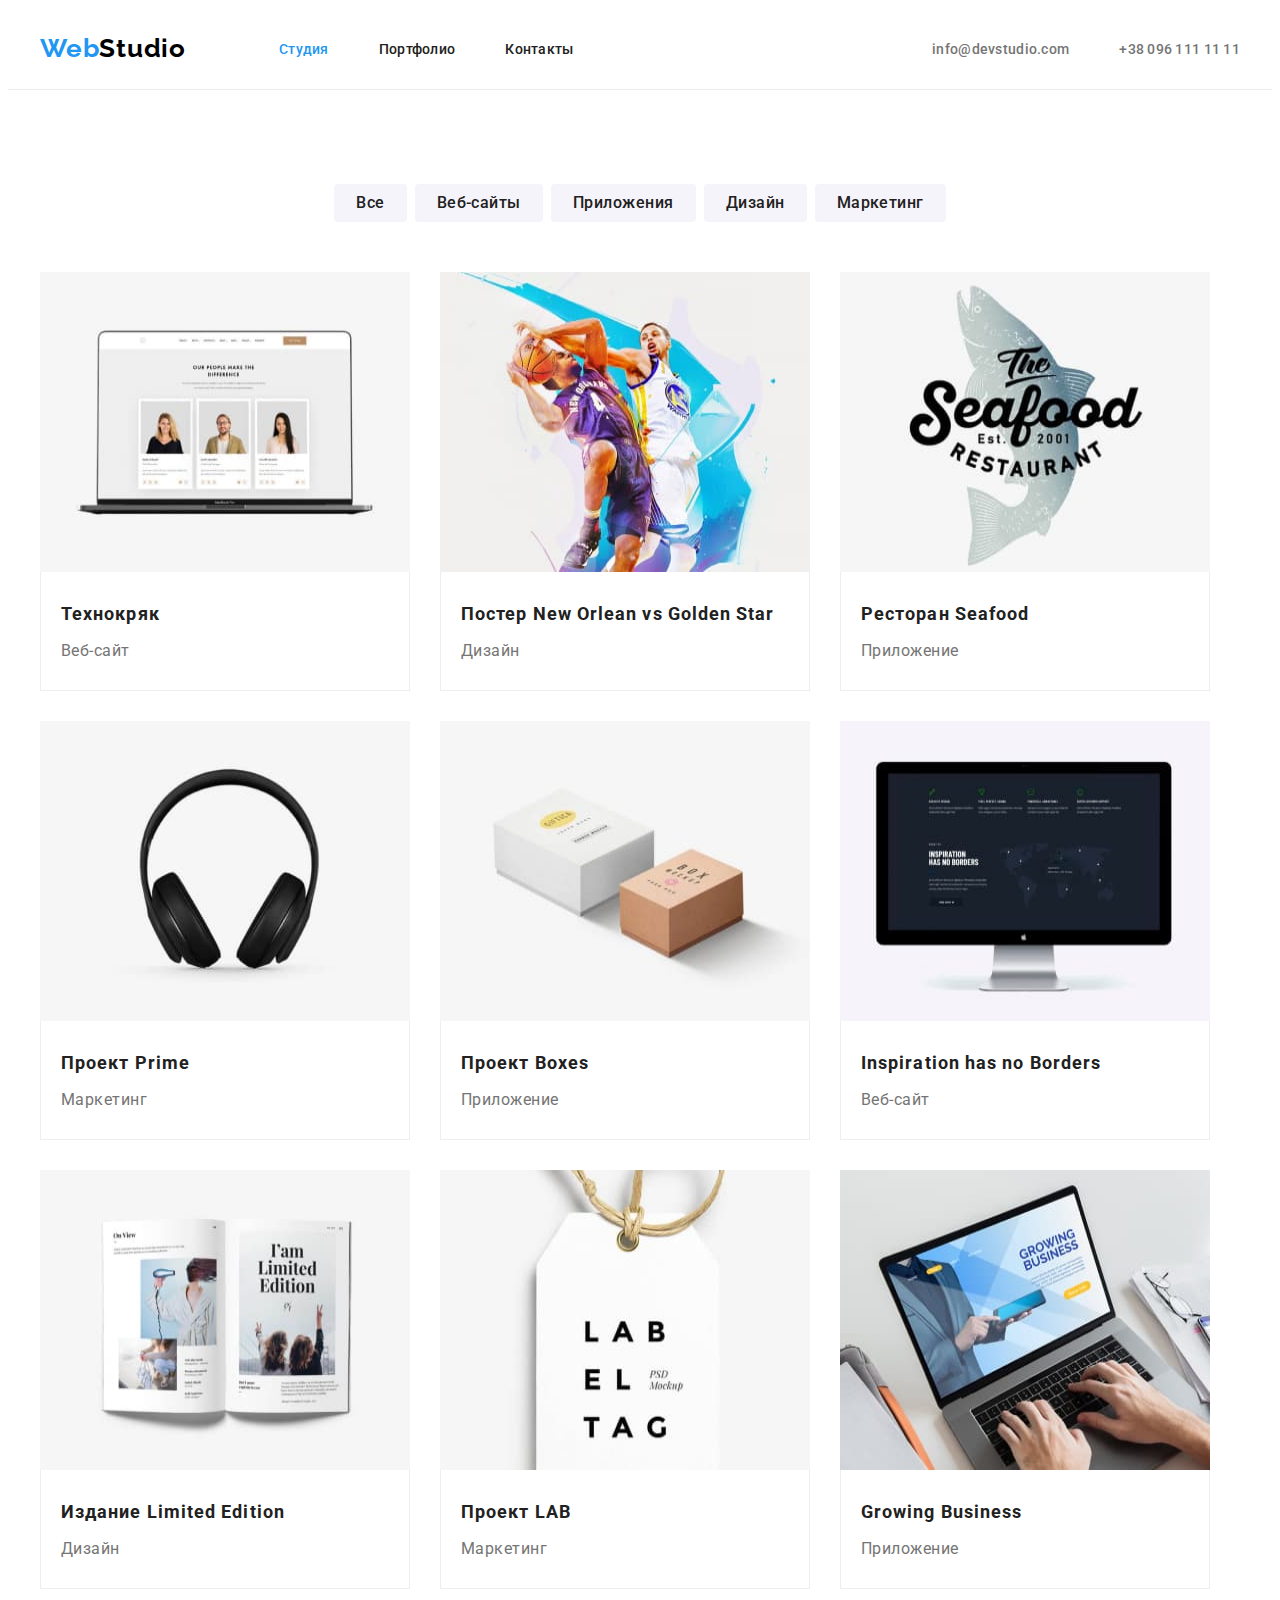
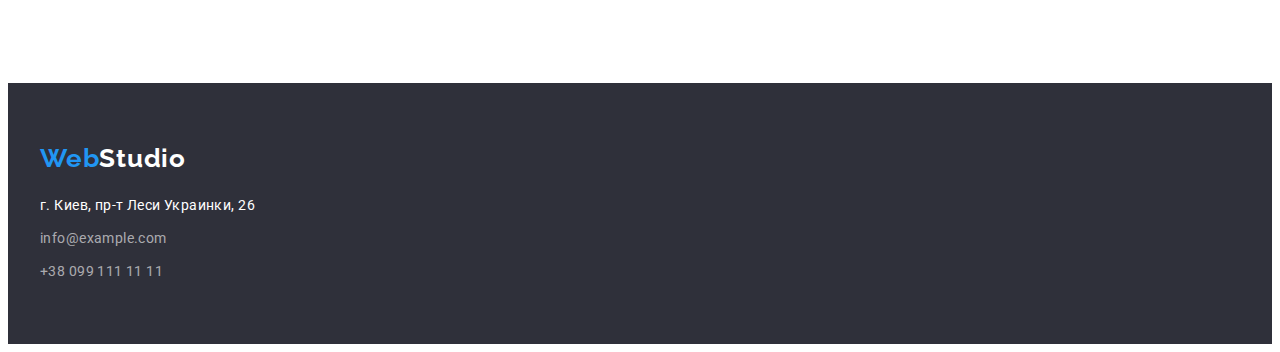
==== commit 8db816e7: "страница портфолио" ====
--- a/portfolio.html
+++ b/portfolio.html
@@ -83,7 +83,7 @@
                     <li class="site-item" >
                         <a class="link" href="">
                             <img src="./images/portfolio/web_site.jpg" alt="монитор ноутбука" width="370" height="300">
-                            <div>
+                            <div class="portfolio-box" >
                                 <h3 class="site-title">Технокряк</h3>
                                 <p class="description-name">Веб-сайт</p>
                             </div>
@@ -94,7 +94,7 @@
                     <li class="site-item"> 
                         <a class="link" href="">
                             <img src="./images/portfolio/poster.jpg" alt="два баскетболиста играющие в игру" width="370" height="300">
-                            <div>
+                            <div class="portfolio-box" >
                                 <h3 class="site-title" lang="en">Постер New Orlean vs Golden Star</h3>
                                 <p class="description-name">Дизайн</p>
                             </div>
@@ -104,7 +104,7 @@
                     <li class="site-item">
                         <a class="link" href="">
                             <img src="./images/portfolio/restaurant.jpg" alt="постер ресторана морепродуктов" width="370" height="300">
-                           <div>
+                           <div class="portfolio-box">
                                 <h3 class="site-title" lang="en">Ресторан Seafood</h3>
                                 <p class="description-name">Приложение</p>
                            </div>
@@ -115,7 +115,7 @@
                     <li class="site-item"> 
                         <a class="link" href="">
                             <img src="./images/portfolio/prime.jpg" alt="наушники" width="370" height="300">
-                            <div>
+                            <div class="portfolio-box">
                                 <h3 class="site-title" lang="en">Проект Prime</h3>
                                 <p class="description-name">Маркетинг</p>
                             </div>
@@ -126,7 +126,7 @@
                     <li class="site-item">
                         <a class="link" href="">
                             <img src="./images/portfolio/boxes.jpg" alt="две красивые коробки" width="370" height="300">
-                            <div>
+                            <div class="portfolio-box" >
                                 <h3 class="site-title" lang="en">Проект Boxes</h3>
                                 <p class="description-name">Приложение</p>
                             </div>
@@ -137,7 +137,7 @@
                     <li class="site-item">
                         <a class="link" href="">
                             <img src="./images/portfolio/borders.jpg" alt="монитор компьютера" width="370" height="300">
-                           <div>
+                           <div class="portfolio-box" >
                                 <h3 class="site-title" lang="en">Inspiration has no Borders</h3>
                                 <p class="description-name">Веб-сайт</p>
                            </div>
@@ -148,9 +148,9 @@
                     <li class="site-item">
                         <a class="link" href="">
                             <img src="./images/portfolio/edition.jpg" alt="раскрытая страница журнала" width="370" height="300">
-                            <div>
+                            <div class="portfolio-box" >
                                 <h3 class="site-title" lang="en">Издание Limited Edition</h3>
-                                <p>Дизайн</p>
+                                <p class="description-name">Дизайн</p>
                             </div>
                         </a>
                                         
@@ -159,7 +159,7 @@
                     <li class="site-item">
                         <a class="link" href="">
                             <img src="./images/portfolio/project_lab.jpg" alt="этикетка" width="370" height="300">
-                            <div>
+                            <div class="portfolio-box" >
                                 <h3 class="site-title" lang="en">Проект LAB</h3>
                                 <p class="description-name">Маркетинг</p>
                             </div>
@@ -170,7 +170,7 @@
                     <li class="site-item">
                         <a class="link" href="">
                             <img src="./images/portfolio/growing_business.jpg" alt="монитор ноутбука" width="370" height="300">
-                            <div>
+                            <div class="portfolio-box" >
                                 <h3 class="site-title" lang="en">Growing Business</h3>
                                 <p class="description-name">Приложение</p>
                             </div>
--- a/css/styles.css
+++ b/css/styles.css
@@ -306,6 +306,8 @@
 /*--------------- PORTFOLIO-BUTTON------------*/
 .portfolio-list {
   display: flex;
+  justify-content: center;
+  margin-bottom: 50px;
 }
 .portfolio-item:not(:last-child) {
   margin-right: 8px;
@@ -344,6 +346,7 @@
   line-height: 2;
   letter-spacing: 0.06em;
   color: var(--primary-text-color);
+  margin-bottom: 4px;
 }
 .description-name {
   font-weight: 400;
@@ -352,3 +355,8 @@
   letter-spacing: 0.03em;
   color: var(--secondary-color);
 }
+.portfolio-box {
+  padding: 24px 20px;
+  border: 1px solid #eeeeee;
+  border-top: none;
+}
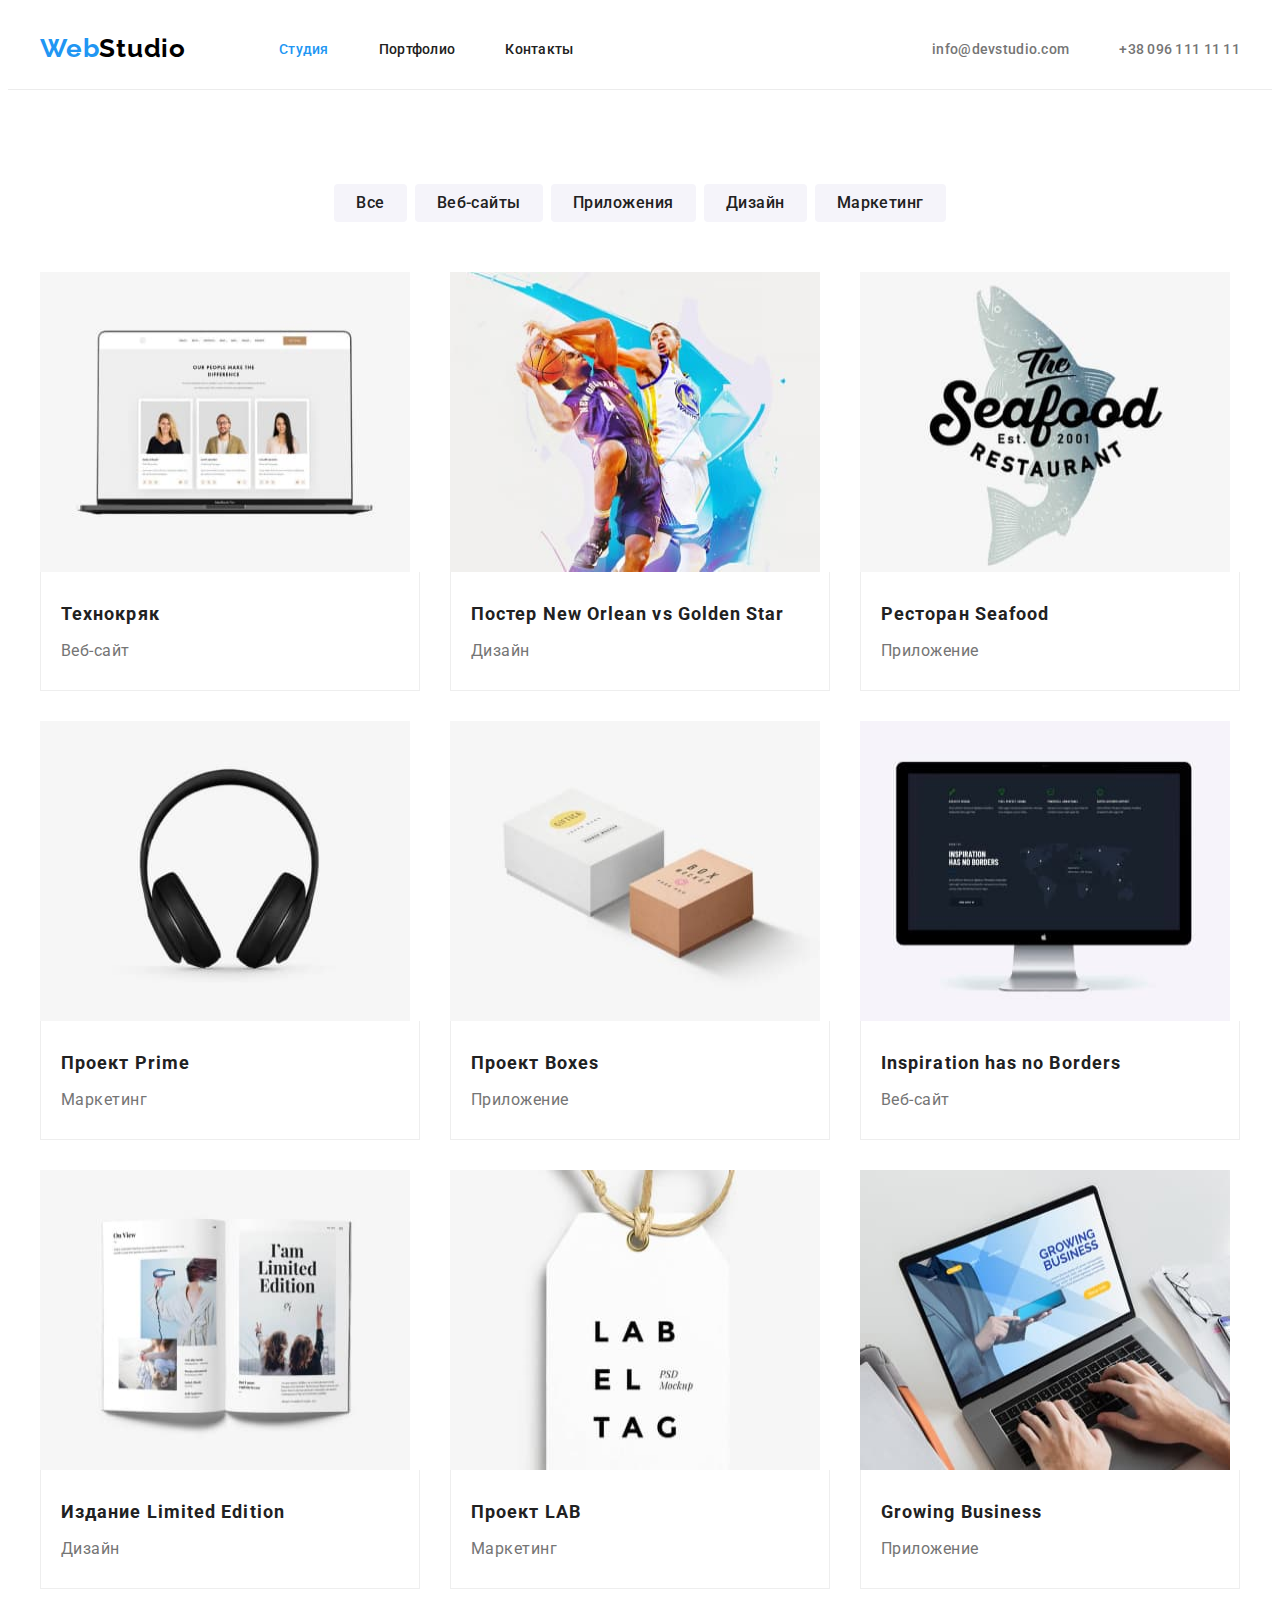
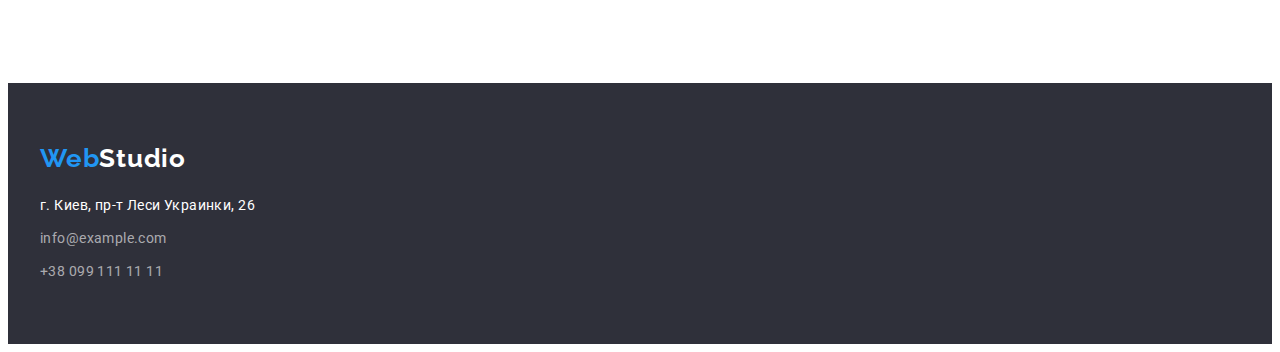
==== commit 251fdeff: "normalize+" ====
--- a/portfolio.html
+++ b/portfolio.html
@@ -9,6 +9,9 @@
     <link rel="preconnect" href="https://fonts.gstatic.com">
     <link href="https://fonts.googleapis.com/css2?family=Raleway:wght@700&family=Roboto:wght@400;500;700&display=swap"
         rel="stylesheet">
+    <link rel="stylesheet" href="https://cdnjs.cloudflare.com/ajax/libs/modern-normalize/1.1.0/modern-normalize.min.css"
+            integrity="sha512-wpPYUAdjBVSE4KJnH1VR1HeZfpl1ub8YT/NKx4PuQ5NmX2tKuGu6U/JRp5y+Y8XG2tV+wKQpNHVUX03MfMFn9Q=="
+            crossorigin="anonymous" referrerpolicy="no-referrer" />
     <link rel="stylesheet" href="./css/styles.css">
 
 </head>
--- a/css/styles.css
+++ b/css/styles.css
@@ -73,6 +73,9 @@
 .menu-item:not(:last-child) {
   margin-right: 50px;
 }
+.contakt-item:not(:last-child) {
+  margin-right: 50px;
+}
 .menu-contakt {
   display: flex;
   margin-left: auto;
@@ -113,7 +116,6 @@
   line-height: 1.14;
   letter-spacing: 0.02em;
   color: var(--secondary-color);
-  margin-right: 50px;
 }
 .tel-link {
   font-style: 400;
@@ -178,7 +180,7 @@
   margin-top: -30px;
 }
 .work-section-item {
-  flex-basis: calc(100% -120px / 4);
+  flex-basis: calc((100% -120px) / 4);
   margin-left: 30px;
   margin-top: 30px;
 }
@@ -209,7 +211,7 @@
 }
 
 .about-list-item {
-  flex-basis: calc(100% -90px / 3);
+  flex-basis: calc((100% - 90px) / 3);
   margin-left: 30px;
   margin-top: 30px;
 }
@@ -226,7 +228,11 @@
   margin-top: -30px;
 }
 .team-list-item {
-  flex-basis: calc(100% -120px / 4);
+  box-shadow: 0px 1px 3px rgba(0, 0, 0, 0.12), 0px 1px 1px rgba(0, 0, 0, 0.14),
+    0px 2px 1px rgba(0, 0, 0, 0.2);
+  border-radius: 0px 0px 4px 4px;
+  background: var(--white-color);
+  flex-basis: calc((100% - 120px) / 4);
   margin-left: 30px;
   margin-top: 30px;
 }
@@ -336,7 +342,7 @@
   margin-top: -30px;
 }
 .site-item {
-  flex-basis: calc(100% -90px / 3);
+  flex-basis: calc((100% - 90px) / 3);
   margin-left: 30px;
   margin-top: 30px;
 }
